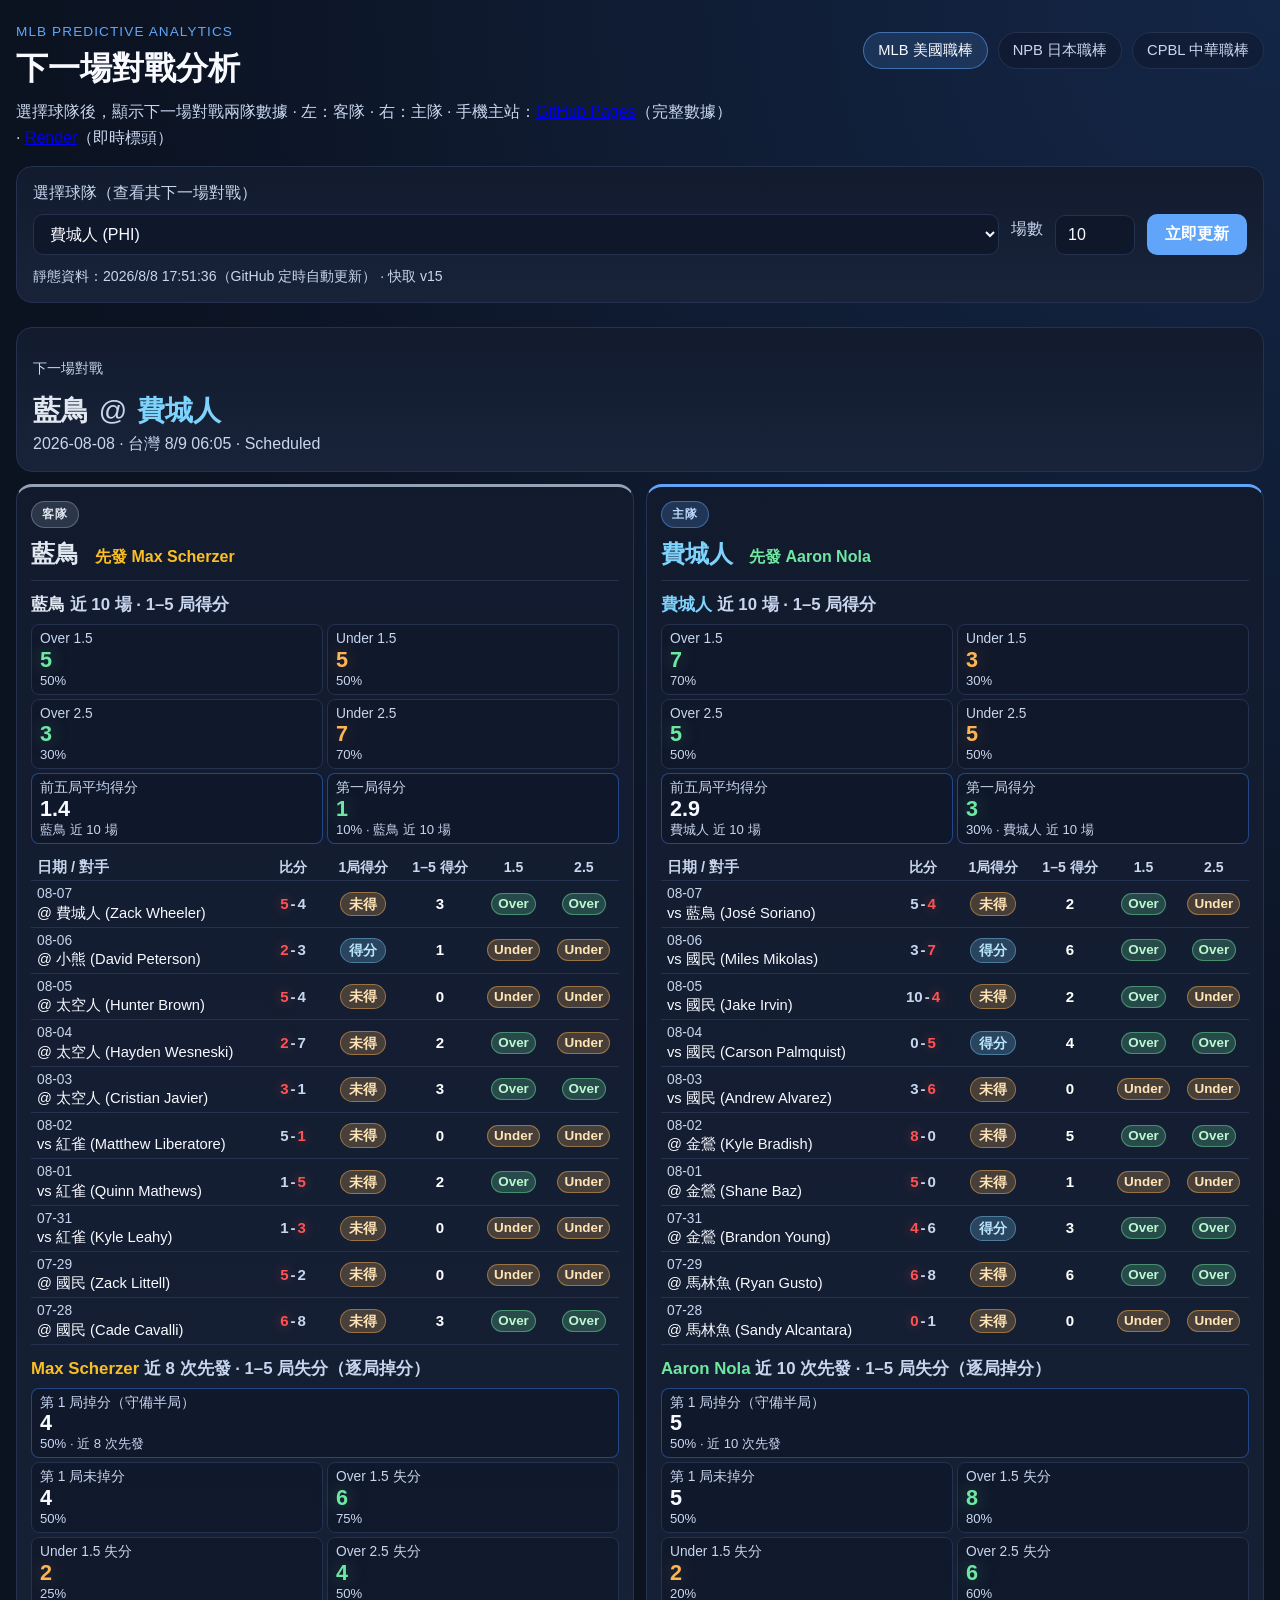
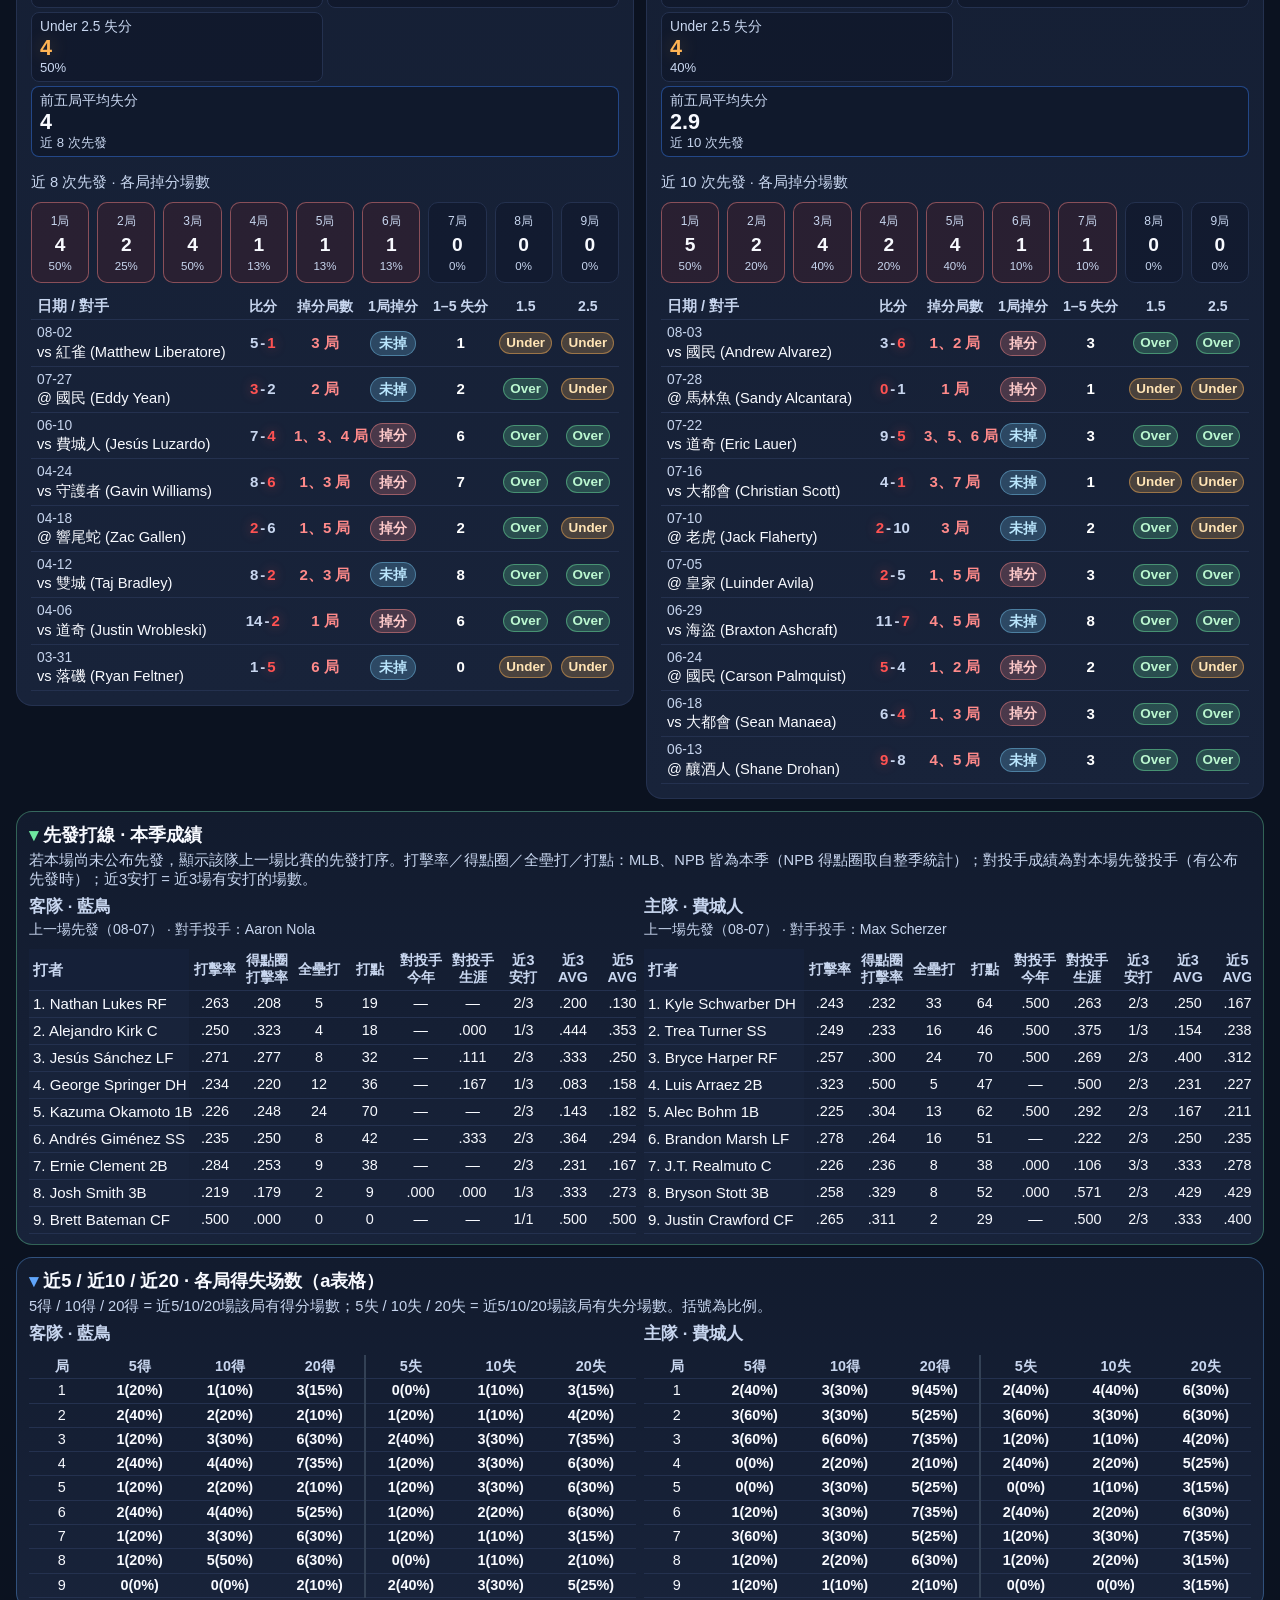
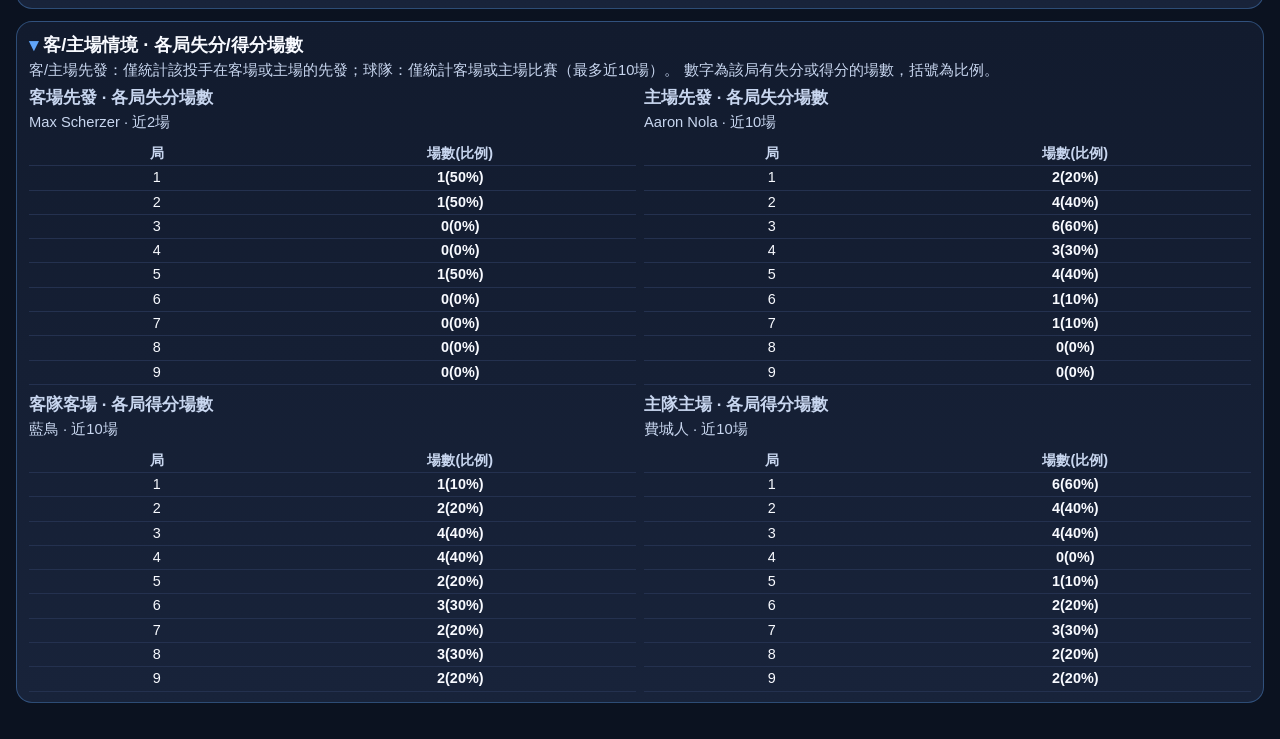
==== index.html @ 9709f505 "deploy: ff2d62b066bf3c972ee050e0e8908bdfb5942646" ====
﻿<!DOCTYPE html>
<html lang="zh-Hant">
<head>
  <meta charset="UTF-8" />
  <meta name="viewport" content="width=device-width, initial-scale=1.0" />
  <title>MLB 前五局對戰分析</title>
  <link rel="stylesheet" href="static/style.css?v=22" />
</head>
<body>
  <div class="page">
    <header class="header">
      <div>
        <p class="eyebrow">MLB Predictive Analytics</p>
        <h1>下一場對戰分析</h1>
        <p class="subtitle">選擇球隊後，顯示下一場對戰兩隊數據 · 左：客隊 · 右：主隊 · 手機主站：<a href="https://jay41004.github.io/baseball-analysis/" target="_blank" rel="noopener">GitHub Pages</a>（完整數據）· <a href="https://baseball-analysis.onrender.com/" target="_blank" rel="noopener">Render</a>（即時標頭）</p>
      </div>
      <nav class="site-nav">
        <a class="active" href="">MLB 美國職棒</a>
        <a href="npb/">NPB 日本職棒</a>
        <a href="cpbl/">CPBL 中華職棒</a>
      </nav>
    </header>

    <section class="controls card">
      <label for="team-select">選擇球隊（查看其下一場對戰）</label>
      <div class="control-row">
        <select id="team-select">
          <option value="">載入中...</option>
        </select>
        <label class="inline-label" for="game-count">場數</label>
        <input id="game-count" type="number" min="1" max="30" value="10" />
        <button id="refresh-btn" type="button">立即更新</button>
      </div>
      <p id="cache-status" class="cache-status">資料每小時自動更新</p>
    </section>

    <div id="loading" class="loading hidden">正在抓取 MLB 數據...</div>
    <div id="error" class="error hidden"></div>

    <section id="results" class="hidden">
      <article class="card matchup-header">
        <p class="stat-label">下一場對戰</p>
        <h2 id="matchup-title" class="matchup-title">-</h2>
        <p id="matchup-meta" class="matchup-meta"></p>
      </article>

      <div id="matchup-grid" class="matchup-grid"></div>
      <div id="lineup-root"></div>
      <div id="a-table-root"></div>
      <div id="situational-root"></div>
    </section>
  </div>

<script>window.SITE_STATIC=true;</script>
  <script src="static/api_utils.js?v=5"></script>
  <script src="static/lineup.js?v=11"></script>
  <script src="static/lineup_loader.js?v=3"></script>
  <script src="static/a_table.js?v=11"></script>
  <script src="static/situational.js?v=1"></script>
  <script src="static/app.js?v=22"></script>
</body>
</html>
---- static/style.css ----
:root {
  --bg: #0b1220;
  --panel: #121b2e;
  --panel-2: #18233a;
  --text: #f8faff;
  --muted: #c8d6ef;
  --line: #24314f;
  --accent: #60a5fa;
  --over: #6ee7a0;
  --under: #ffb454;
  --win: #7dd3fc;
  --loss: #ff8a8a;
}

* {
  box-sizing: border-box;
}

body {
  margin: 0;
  font-family: "Segoe UI", "Microsoft JhengHei", sans-serif;
  background:
    radial-gradient(circle at top right, rgba(59, 130, 246, 0.18), transparent 30%),
    var(--bg);
  color: var(--text);
  min-height: 100vh;
  overflow-x: hidden;
  overscroll-behavior-x: none;
  overscroll-behavior-y: contain;
}

html {
  overscroll-behavior-x: none;
}

.page {
  max-width: 1400px;
  margin: 0 auto;
  padding: 24px 16px 36px;
  overflow-x: hidden;
}

.header {
  display: flex;
  justify-content: space-between;
  align-items: flex-start;
  gap: 20px;
  flex-wrap: wrap;
}

.header h1 {
  margin: 8px 0;
  font-size: 2rem;
}

.site-nav {
  display: flex;
  gap: 10px;
  flex-wrap: wrap;
  margin-top: 8px;
}

.site-nav a {
  color: var(--muted);
  text-decoration: none;
  padding: 8px 14px;
  border-radius: 999px;
  border: 1px solid var(--line);
  background: rgba(15, 23, 42, 0.55);
  font-size: 0.92rem;
}

.site-nav a:hover,
.site-nav a.active {
  color: var(--text);
  border-color: rgba(96, 165, 250, 0.55);
  background: rgba(96, 165, 250, 0.15);
}

.eyebrow {
  margin: 0;
  color: var(--accent);
  font-size: 0.85rem;
  letter-spacing: 0.08em;
  text-transform: uppercase;
}

.subtitle {
  margin: 0;
  color: var(--muted);
  max-width: 720px;
  line-height: 1.6;
}

.card {
  background: linear-gradient(180deg, var(--panel), var(--panel-2));
  border: 1px solid var(--line);
  border-radius: 16px;
  padding: 16px;
  margin-top: 16px;
}

.controls label {
  display: block;
  margin-bottom: 10px;
  color: var(--muted);
}

.control-row {
  display: flex;
  gap: 12px;
  flex-wrap: wrap;
  align-items: center;
}

select,
input,
button {
  font: inherit;
}

select,
input {
  background: #0f172a;
  color: var(--text);
  border: 1px solid var(--line);
  border-radius: 10px;
  padding: 10px 12px;
}

select {
  min-width: 260px;
  flex: 1;
}

input[type="number"] {
  width: 80px;
}

.inline-label {
  margin: 0;
}

button {
  background: var(--accent);
  color: white;
  border: none;
  border-radius: 10px;
  padding: 10px 18px;
  cursor: pointer;
  font-weight: 600;
}

button:hover {
  filter: brightness(1.08);
}

.loading,
.error {
  margin-top: 20px;
  padding: 14px 16px;
  border-radius: 12px;
}

.loading {
  background: rgba(59, 130, 246, 0.12);
  border: 1px solid rgba(59, 130, 246, 0.35);
}

.error {
  background: rgba(248, 113, 113, 0.12);
  border: 1px solid rgba(248, 113, 113, 0.35);
  color: #fecaca;
}

.cache-status {
  margin: 12px 0 0;
  color: var(--muted);
  font-size: 0.88rem;
}

.loading-inline {
  margin-top: 12px;
  padding: 10px 14px;
  border-radius: 10px;
  background: rgba(59, 130, 246, 0.12);
  border: 1px solid rgba(59, 130, 246, 0.35);
  color: #bfdbfe;
  font-size: 0.9rem;
}

.hidden {
  display: none;
}

.matchup-header {
  margin-top: 24px;
}

.matchup-title {
  margin: 8px 0 4px;
  font-size: 1.75rem;
}

.matchup-meta {
  margin: 0;
  color: var(--muted);
}

.matchup-grid {
  display: grid;
  grid-template-columns: 1fr 1fr;
  gap: 12px;
  margin-top: 12px;
  align-items: start;
}

.team-column {
  background: linear-gradient(180deg, var(--panel), var(--panel-2));
  border: 1px solid var(--line);
  border-radius: 16px;
  padding: 14px;
  min-width: 0;
}

.away-column {
  border-top: 3px solid #94a3b8;
}

.home-column {
  border-top: 3px solid var(--accent);
}

.column-head {
  margin-bottom: 12px;
  padding-bottom: 10px;
  border-bottom: 1px solid var(--line);
}

.column-head h2 {
  margin: 0;
  font-size: 1.5rem;
}

.team-name-away {
  color: #e2e8f0;
}

.team-name-home {
  color: #7dd3fc;
}

.pitcher-name-away {
  color: #fbbf24;
}

.pitcher-name-home {
  color: #6ee7a0;
}

.matchup-title .at-symbol {
  color: var(--muted);
  font-weight: 400;
  margin: 0 0.35em;
}

.column-title-row {
  display: flex;
  flex-wrap: wrap;
  align-items: baseline;
  gap: 10px 16px;
  margin-top: 10px;
}

.column-pitcher {
  font-size: 1rem;
  font-weight: 600;
}

.column-pitcher.muted {
  color: var(--muted);
  font-weight: 500;
}

.role-badge {
  display: inline-block;
  padding: 4px 10px;
  border-radius: 999px;
  font-size: 0.78rem;
  font-weight: 700;
  letter-spacing: 0.06em;
}

.away-badge {
  background: rgba(148, 163, 184, 0.2);
  color: #e2e8f0;
  border: 1px solid rgba(148, 163, 184, 0.45);
}

.home-badge {
  background: rgba(96, 165, 250, 0.2);
  color: #bfdbfe;
  border: 1px solid rgba(96, 165, 250, 0.45);
}

.pitcher-line {
  margin: 0;
  color: var(--muted);
}

.panel-block {
  margin-top: 12px;
}

.panel-block h3 {
  margin: 0 0 8px;
  font-size: 1.05rem;
  color: var(--muted);
}

.pitcher-section-name {
  margin: 0 0 6px;
  font-size: 1.35rem;
  font-weight: 700;
  color: var(--text);
}

.summary-grid.compact {
  grid-template-columns: repeat(2, minmax(0, 1fr));
  gap: 4px;
  margin-top: 0;
  margin-bottom: 8px;
}

.summary-grid.compact .stat-card {
  padding: 6px 8px;
  border-radius: 8px;
}

.summary-grid.compact .stat-label {
  font-size: 0.86rem;
  line-height: 1.15;
}

.summary-grid.compact .stat-value {
  font-size: 1.35rem;
  margin-top: 1px;
  line-height: 1.1;
}

.summary-grid.compact .stat-sub {
  margin-top: 1px;
  font-size: 0.82rem;
  line-height: 1.15;
}

.summary-grid.compact .span-2 {
  grid-column: span 2;
}

.empty-note {
  margin: 0;
  padding: 16px;
  border-radius: 12px;
  background: rgba(15, 23, 42, 0.55);
  color: var(--muted);
  text-align: center;
}

.team-title h2 {
  margin: 24px 0 4px;
}

.section-head h2 {
  margin: 32px 0 12px;
  font-size: 1.35rem;
}

.next-game-card {
  margin-top: 0;
}

.next-game-top {
  display: grid;
  grid-template-columns: repeat(auto-fit, minmax(220px, 1fr));
  gap: 20px;
}

.next-matchup,
.pitcher-name {
  display: block;
  font-size: 1.4rem;
  margin-top: 8px;
}

.pitcher-name {
  color: #bfdbfe;
}

.team-meta {
  margin: 16px 0 0;
  color: var(--muted);
}

.summary-grid {
  display: grid;
  grid-template-columns: repeat(auto-fit, minmax(170px, 1fr));
  gap: 14px;
  margin-top: 18px;
}

.stat-card {
  background: rgba(15, 23, 42, 0.75);
  border: 1px solid var(--line);
  border-radius: 14px;
  padding: 16px;
}

.stat-card.highlight {
  border-color: rgba(59, 130, 246, 0.45);
}

.stat-label {
  display: block;
  color: var(--muted);
  font-size: 0.9rem;
  font-weight: 500;
}

.stat-value {
  display: block;
  font-size: 2rem;
  margin-top: 8px;
  font-weight: 700;
}

.stat-value.over {
  color: var(--over);
  text-shadow: 0 0 18px rgba(110, 231, 160, 0.35);
}

.stat-value.under {
  color: var(--under);
  text-shadow: 0 0 18px rgba(255, 180, 84, 0.3);
}

.stat-sub {
  display: block;
  margin-top: 6px;
  color: var(--muted);
  font-size: 0.85rem;
}

.table-card h3 {
  margin-top: 0;
}

.table-wrap {
  overflow-x: auto;
  overflow-y: hidden;
  overscroll-behavior-x: contain;
  -webkit-overflow-scrolling: touch;
  /* Allow vertical page scroll when finger is on a wide table. */
  touch-action: pan-x pan-y;
  margin-top: 10px;
}

table {
  width: 100%;
  border-collapse: collapse;
}

th,
td {
  padding: 12px 10px;
  border-bottom: 1px solid var(--line);
  text-align: left;
  white-space: nowrap;
}

table.data-table {
  width: 100%;
  table-layout: fixed;
  border-collapse: collapse;
}

table.data-table th,
table.data-table td {
  white-space: normal;
  word-break: break-word;
  vertical-align: middle;
  line-height: 1.2;
  padding: 4px 3px;
  font-size: 0.94rem;
}

table.data-table thead th {
  padding-top: 6px;
  padding-bottom: 4px;
  font-size: 0.88rem;
  line-height: 1.2;
}

table.data-table .col-match {
  width: 36%;
  padding: 4px 6px;
  font-size: 0.92rem;
  line-height: 1.25;
}

table.data-table .match-date {
  display: block;
  margin: 0 0 1px;
  color: var(--muted);
  white-space: nowrap;
  font-size: 0.86rem;
}

table.data-table .match-opp {
  display: block;
  word-break: break-word;
  line-height: 1.3;
}

table.data-table .col-score {
  width: 10%;
  padding: 4px 3px;
  text-align: center;
  white-space: nowrap;
}

table.data-table .col-num {
  width: 12%;
  padding: 4px 3px;
  text-align: center;
  white-space: nowrap;
}

table.data-table .col-ou {
  width: 11%;
  min-width: 3.4rem;
  padding: 4px 3px;
  text-align: center;
  white-space: nowrap;
}

table.data-table .col-ou .badge {
  padding: 2px 6px;
  font-size: 0.84rem;
}

.th-short {
  display: none;
}

th {
  color: var(--muted);
  font-weight: 600;
}

td {
  color: var(--text);
}

.badge {
  display: inline-block;
  padding: 3px 8px;
  border-radius: 999px;
  font-size: 0.88rem;
  font-weight: 700;
}

.badge.over {
  background: rgba(110, 231, 160, 0.22);
  color: #bbf7d0;
  border: 1px solid rgba(110, 231, 160, 0.45);
}

.badge.under {
  background: rgba(255, 180, 84, 0.22);
  color: #ffe4b5;
  border: 1px solid rgba(255, 180, 84, 0.45);
}

.badge.win {
  background: rgba(125, 211, 252, 0.22);
  color: #bae6fd;
  border: 1px solid rgba(125, 211, 252, 0.4);
}

.badge.loss {
  background: rgba(255, 138, 138, 0.22);
  color: #fecaca;
  border: 1px solid rgba(255, 138, 138, 0.45);
}

.runs {
  font-weight: 700;
  font-size: 1.05rem;
  color: #ffffff;
}

.inning-counts-wrap {
  margin-top: 16px;
}

.inning-counts-title {
  margin: 0 0 10px;
  color: var(--muted);
  font-size: 0.92rem;
}

.inning-counts-grid {
  display: grid;
  grid-template-columns: repeat(9, minmax(0, 1fr));
  gap: 8px;
}

.inning-count-card {
  padding: 10px 6px;
  border-radius: 10px;
  background: rgba(15, 23, 42, 0.55);
  border: 1px solid var(--line);
  text-align: center;
}

.inning-count-card.has-runs {
  border-color: rgba(255, 138, 138, 0.45);
  background: rgba(127, 29, 29, 0.18);
}

.inning-count-label {
  display: block;
  color: var(--muted);
  font-size: 0.75rem;
}

.inning-count-value {
  display: block;
  margin: 4px 0;
  font-size: 1.2rem;
}

.inning-count-sub {
  display: block;
  color: var(--muted);
  font-size: 0.72rem;
}

.scored-innings {
  color: var(--loss);
  font-weight: 600;
}

.muted-text {
  color: var(--muted);
}

.game-score {
  font-variant-numeric: tabular-nums;
  font-weight: 600;
  white-space: nowrap;
}

.score-team {
  color: #ff5252;
  font-weight: 800;
  text-shadow: 0 0 12px rgba(255, 82, 82, 0.45);
}

.score-neutral {
  color: var(--muted);
  font-weight: 600;
}

.score-sep {
  color: var(--muted);
  margin: 0 2px;
}

.lineup-section {
  margin-top: 12px;
  padding: 10px 12px;
  border: 1px solid rgba(110, 231, 160, 0.35);
}

.lineup-summary {
  cursor: pointer;
  font-size: 1.15rem;
  font-weight: 700;
  color: var(--text);
  list-style: none;
}

.lineup-summary::-webkit-details-marker {
  display: none;
}

.lineup-summary::before {
  content: "▸ ";
  color: var(--over);
}

.lineup-section[open] .lineup-summary::before {
  content: "▾ ";
}

.lineup-note {
  margin: 4px 0 0;
  color: var(--muted);
  font-size: 0.92rem;
  line-height: 1.3;
}

.lineup-grid {
  display: grid;
  grid-template-columns: 1fr 1fr;
  gap: 8px;
  margin-top: 6px;
}

.lineup-block {
  min-width: 0;
}

.lineup-block .table-wrap {
  overflow-x: auto;
  overflow-y: hidden;
  max-width: 100%;
  overscroll-behavior-x: contain;
  -webkit-overflow-scrolling: touch;
  touch-action: pan-x pan-y;
  scrollbar-width: thin;
}

.lineup-block .table-wrap::-webkit-scrollbar {
  height: 8px;
}

.lineup-block .table-wrap::-webkit-scrollbar-thumb {
  background: rgba(148, 163, 184, 0.45);
  border-radius: 999px;
}

.lineup-block h4 {
  margin: 0 0 2px;
  font-size: 1.05rem;
  color: var(--muted);
}

.lineup-source {
  margin: 0 0 4px;
  color: var(--muted);
  font-size: 0.88rem;
}

table.data-table.lineup-table {
  font-size: 0.92rem;
}

table.data-table.lineup-table-wide {
  width: max-content;
  min-width: 100%;
  table-layout: auto;
}

table.data-table.lineup-table .col-order {
  width: 7%;
  text-align: center;
  white-space: nowrap;
}

table.data-table.lineup-table .col-name {
  width: auto;
  min-width: 7.5rem;
  max-width: 10rem;
  padding-left: 4px;
  padding-right: 8px;
  font-size: 0.94rem;
  white-space: nowrap;
  position: sticky;
  left: 0;
  z-index: 2;
  background: var(--panel-2);
  box-shadow: 2px 0 6px rgba(0, 0, 0, 0.25);
}

table.data-table.lineup-table thead .col-name {
  z-index: 3;
  background: #152038;
}

table.data-table.lineup-table .col-pos {
  width: 6%;
  text-align: center;
  white-space: nowrap;
}

table.data-table.lineup-table .col-stat {
  width: auto;
  min-width: 3.1rem;
  text-align: center;
  white-space: nowrap;
  font-size: 0.9rem;
  padding: 3px 5px;
}

table.data-table.lineup-table-wide .col-name {
  min-width: 8rem;
}

.a-table-section {
  margin-top: 12px;
  padding: 10px 12px;
  border: 1px solid rgba(96, 165, 250, 0.35);
}

.a-table-summary {
  cursor: pointer;
  font-size: 1.15rem;
  font-weight: 700;
  color: var(--text);
  list-style: none;
}

.a-table-summary::-webkit-details-marker {
  display: none;
}

.a-table-summary::before {
  content: "▸ ";
  color: var(--accent);
}

.a-table-section[open] .a-table-summary::before {
  content: "▾ ";
}

.a-table-note {
  margin: 4px 0 0;
  color: var(--muted);
  font-size: 0.92rem;
  line-height: 1.3;
}

.situational-subtitle {
  margin: 0 0 0.35rem;
  font-size: 0.92rem;
  color: var(--muted);
}

.a-table-grid {
  display: grid;
  grid-template-columns: 1fr 1fr;
  gap: 8px;
  margin-top: 6px;
}

.a-table-block h4 {
  margin: 0 0 4px;
  font-size: 1.05rem;
  color: var(--muted);
}

table.data-table.a-table {
  font-size: 0.92rem;
}

table.data-table.a-table th,
table.data-table.a-table td {
  padding: 3px 2px;
}

table.data-table.a-table .col-inning {
  width: 8%;
  text-align: center;
  white-space: nowrap;
  font-size: 0.9rem;
}

table.data-table.a-table th:not(.col-inning),
table.data-table.a-table td:not(.col-inning) {
  width: 11%;
  text-align: center;
  white-space: nowrap;
  font-size: 0.9rem;
  font-weight: 600;
}

table.data-table.a-table .col-allowed-start {
  border-left: 2px solid var(--border, #334155);
}

@media (max-width: 960px) {
  .lineup-grid,
  .a-table-grid {
    grid-template-columns: 1fr;
  }
}

@media (max-width: 1200px) {
  .matchup-grid {
    grid-template-columns: 1fr;
  }

  .away-column {
    order: 1;
  }

  .home-column {
    order: 2;
  }
}

@media (max-width: 960px) {
  .inning-counts-grid {
    grid-template-columns: repeat(3, minmax(0, 1fr));
  }
}

@media (max-width: 640px) {
  .header h1 {
    font-size: 1.6rem;
  }

  select {
    min-width: 100%;
  }

  /* Don't crush O/U columns — scroll horizontally instead. */
  table.data-table.games-table {
    width: max-content;
    min-width: 100%;
    table-layout: auto;
  }

  table.data-table.games-table .th-full {
    display: none;
  }

  table.data-table.games-table .th-short {
    display: inline;
  }

  table.data-table.games-table thead th {
    font-size: 0.74rem;
    white-space: nowrap;
    padding: 6px 4px;
  }

  table.data-table.games-table th,
  table.data-table.games-table td {
    font-size: 0.78rem;
    padding: 6px 4px;
  }

  table.data-table.games-table .col-match {
    width: auto;
    min-width: 5.8rem;
    max-width: 7.5rem;
    padding: 6px 6px;
    font-size: 0.74rem;
  }

  table.data-table.games-table .match-date {
    margin-bottom: 1px;
  }

  table.data-table.games-table .col-score {
    width: auto;
    min-width: 3rem;
  }

  table.data-table.games-table .col-num {
    width: auto;
    min-width: 2.6rem;
  }

  table.data-table.games-table .col-ou {
    width: auto;
    min-width: 2.8rem;
  }

  table.data-table.games-table .badge {
    padding: 2px 5px;
    font-size: 0.72rem;
  }

  table.data-table.games-table .col-ou .badge {
    padding: 2px 5px;
    font-size: 0.72rem;
  }
}
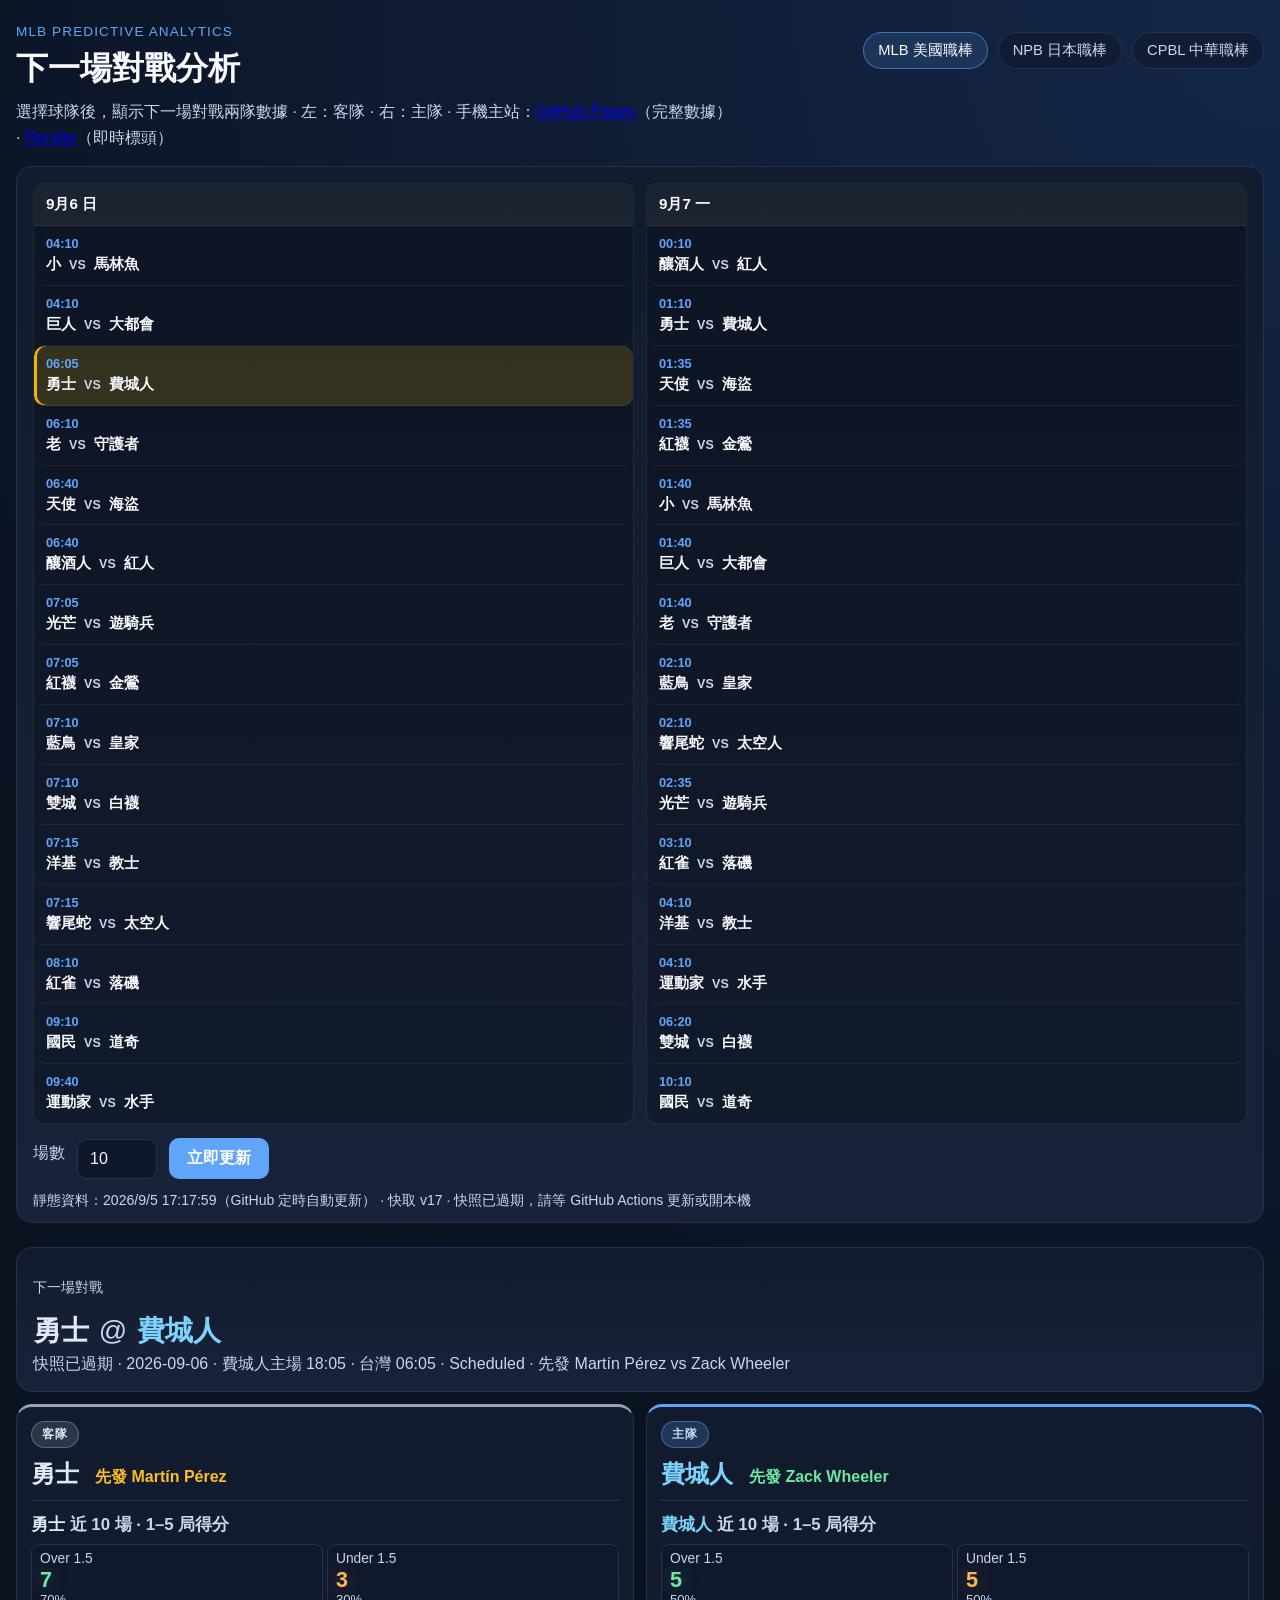
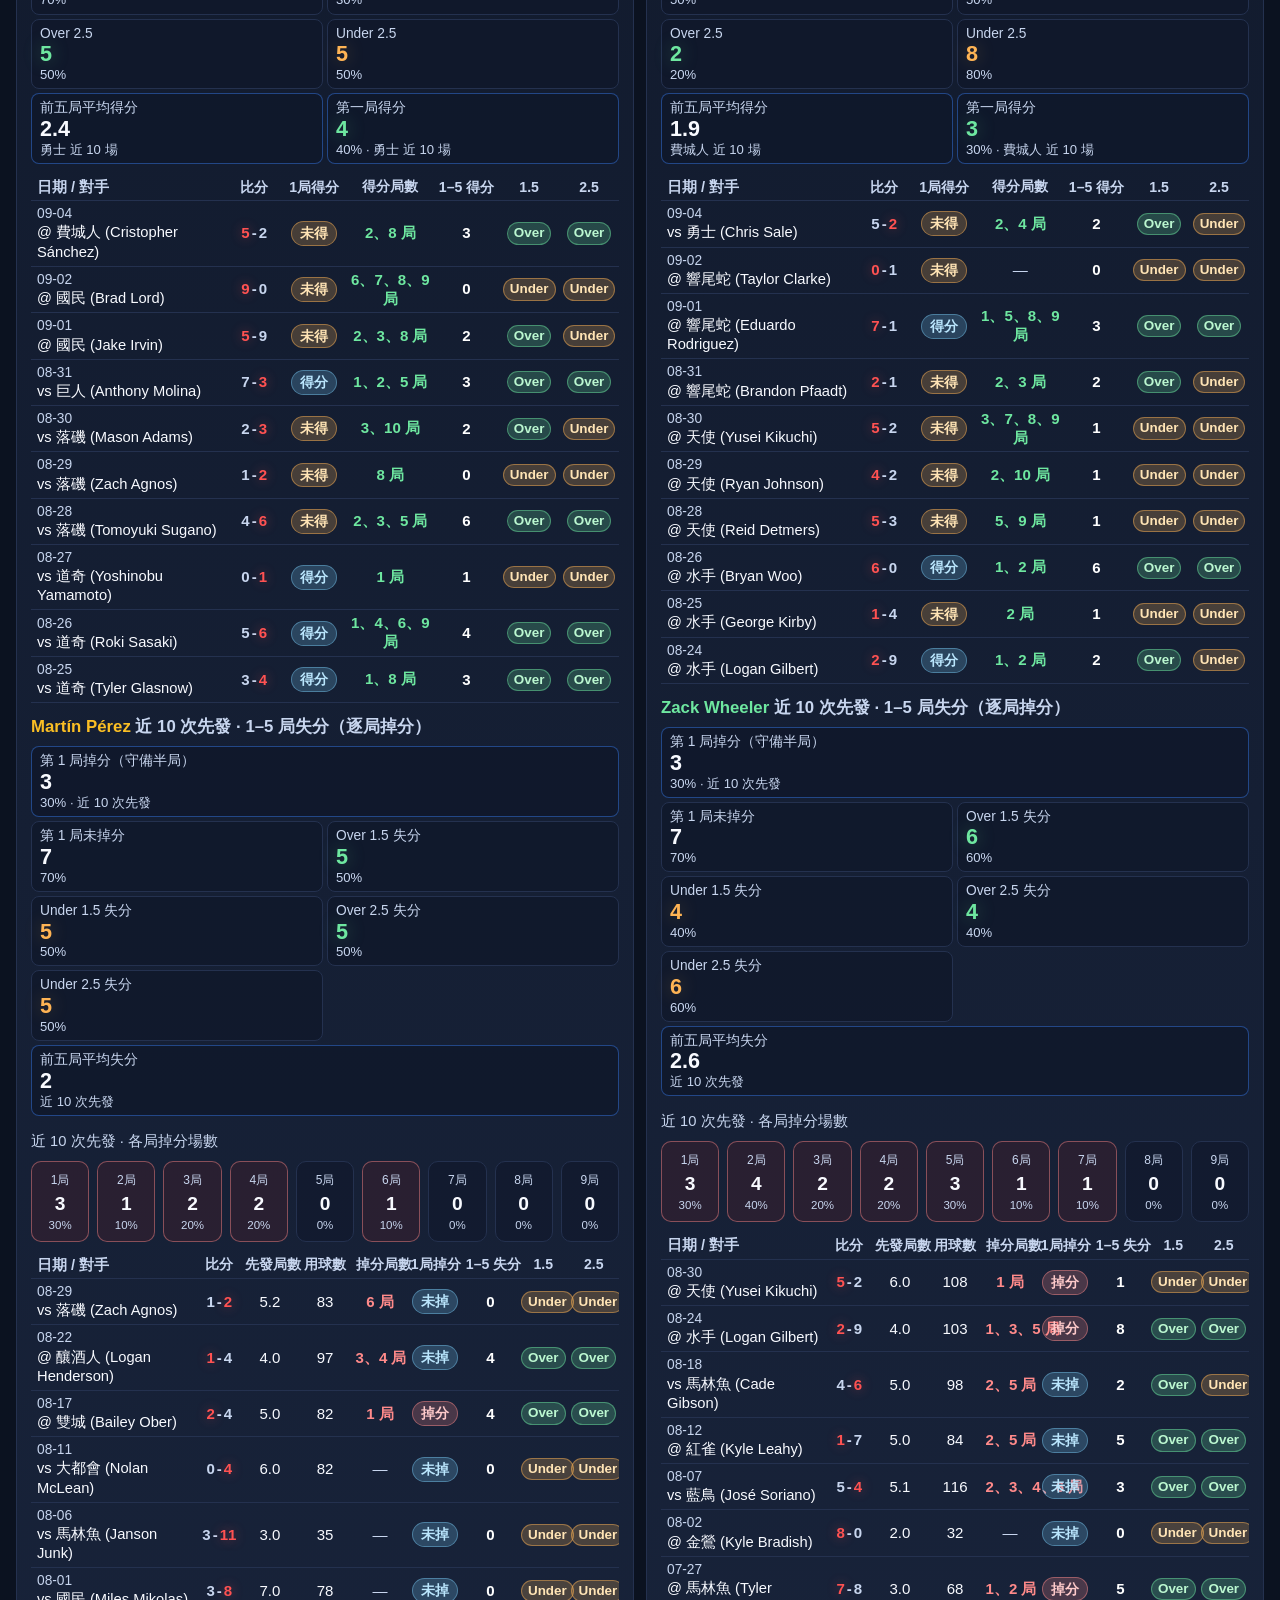
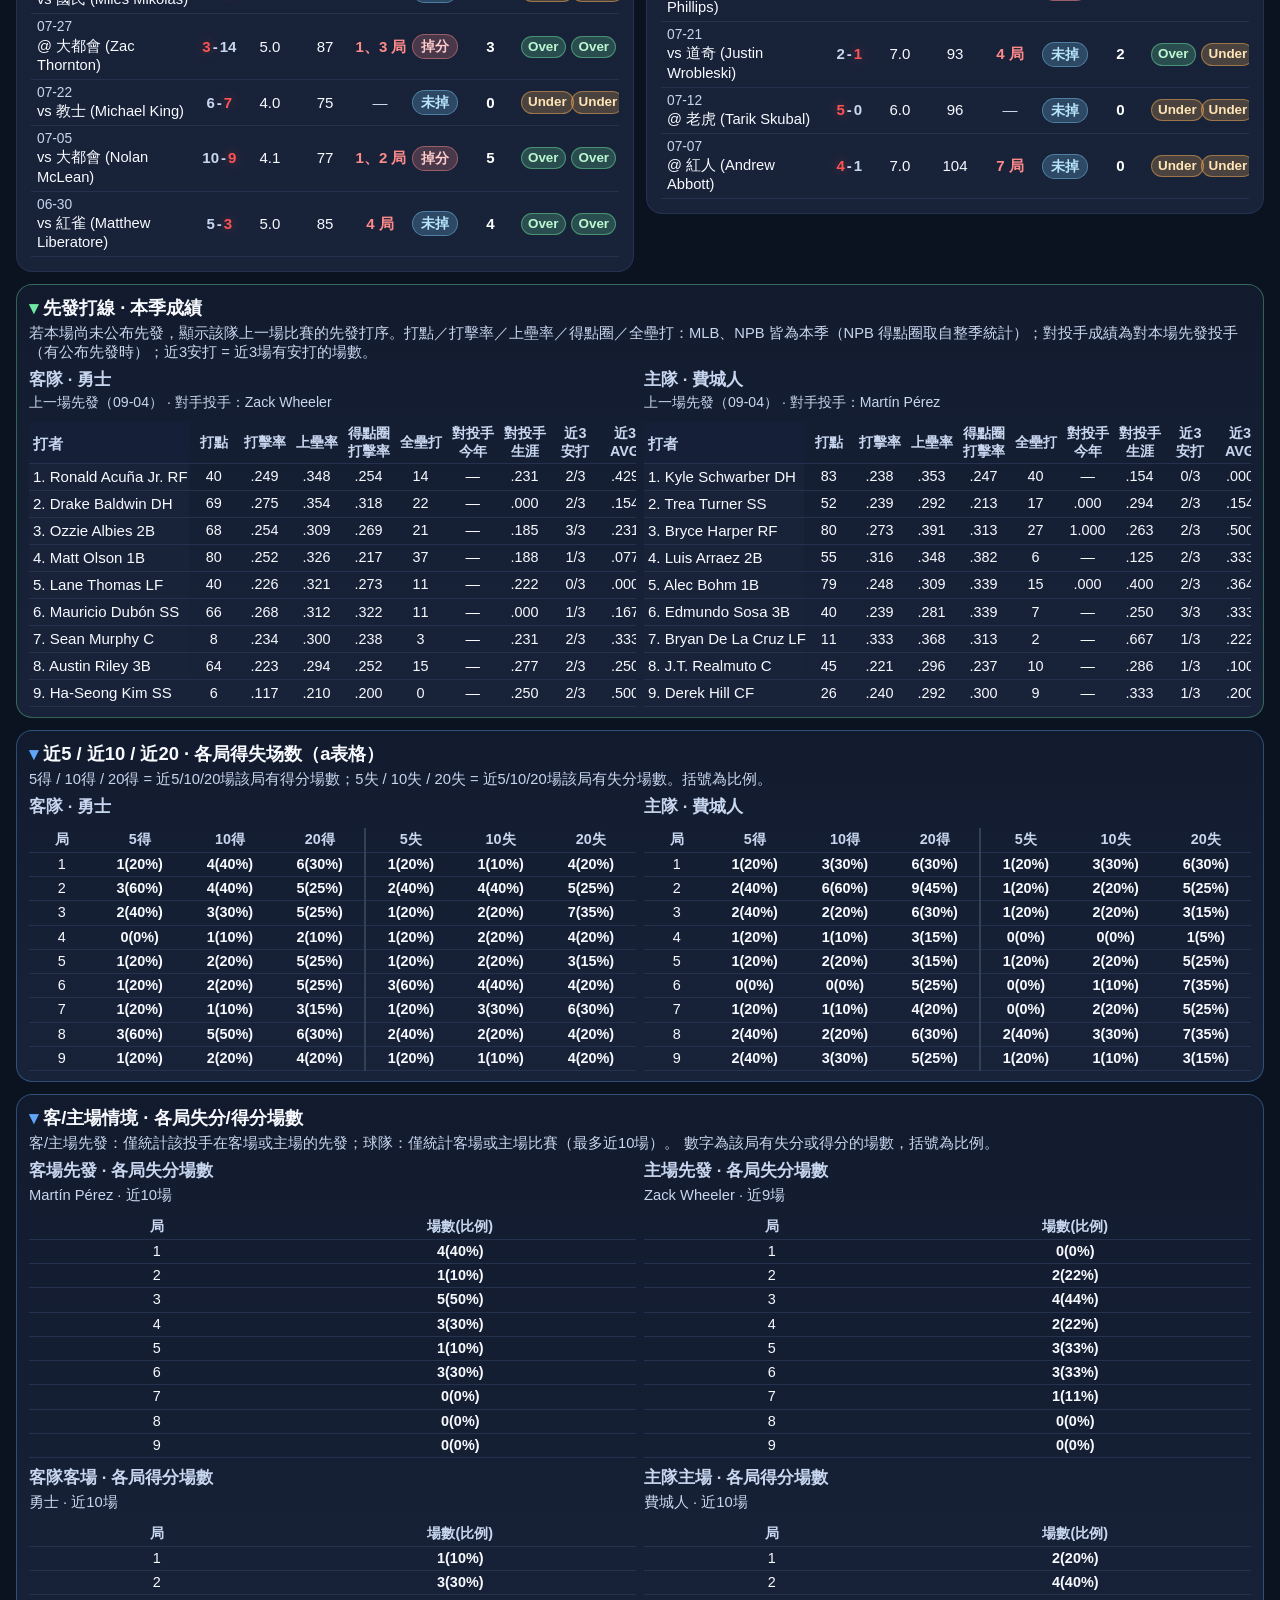
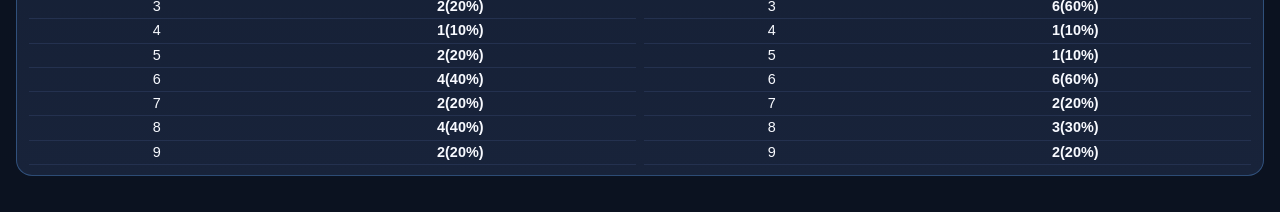
==== commit d2cfbbc9: "deploy: d1b0c21757ed70b1a2fc66de8d5aa0b4a29f6d3f" ====
--- a/index.html
+++ b/index.html
@@ -4,7 +4,7 @@
   <meta charset="UTF-8" />
   <meta name="viewport" content="width=device-width, initial-scale=1.0" />
   <title>MLB 前五局對戰分析</title>
-  <link rel="stylesheet" href="static/style.css?v=22" />
+  <link rel="stylesheet" href="static/style.css?v=26" />
 </head>
 <body>
   <div class="page">
@@ -21,10 +21,11 @@
       </nav>
     </header>
 
-    <section class="controls card">
-      <label for="team-select">選擇球隊（查看其下一場對戰）</label>
+    <section class="controls card game-picker-panel">
+      <div id="game-picker-root"></div>
+      <label class="visually-hidden" for="team-select">選擇球隊（備用）</label>
       <div class="control-row">
-        <select id="team-select">
+        <select id="team-select" class="visually-hidden" aria-hidden="true" tabindex="-1">
           <option value="">載入中...</option>
         </select>
         <label class="inline-label" for="game-count">場數</label>
@@ -52,11 +53,12 @@
   </div>
 
 <script>window.SITE_STATIC=true;</script>
-  <script src="static/api_utils.js?v=5"></script>
-  <script src="static/lineup.js?v=11"></script>
-  <script src="static/lineup_loader.js?v=3"></script>
+  <script src="static/api_utils.js?v=12"></script>
+  <script src="static/game_picker.js?v=4"></script>
+  <script src="static/lineup.js?v=13"></script>
+  <script src="static/lineup_loader.js?v=6"></script>
   <script src="static/a_table.js?v=11"></script>
   <script src="static/situational.js?v=1"></script>
-  <script src="static/app.js?v=22"></script>
+  <script src="static/app.js?v=31"></script>
 </body>
 </html>
--- a/static/style.css
+++ b/static/style.css
@@ -459,6 +459,7 @@
   overflow-x: auto;
   overflow-y: hidden;
   overscroll-behavior-x: contain;
+  overflow-anchor: none;
   -webkit-overflow-scrolling: touch;
   /* Allow vertical page scroll when finger is on a wide table. */
   touch-action: pan-x pan-y;
@@ -652,6 +653,18 @@
   font-weight: 600;
 }
 
+.scored-innings.team-scored {
+  color: var(--over);
+}
+
+table.data-table .col-innings {
+  width: 16%;
+  padding: 4px 4px;
+  text-align: center;
+  white-space: normal;
+  line-height: 1.25;
+}
+
 .muted-text {
   color: var(--muted);
 }
@@ -728,6 +741,7 @@
   overflow-y: hidden;
   max-width: 100%;
   overscroll-behavior-x: contain;
+  overflow-anchor: none;
   -webkit-overflow-scrolling: touch;
   touch-action: pan-x pan-y;
   scrollbar-width: thin;
@@ -976,6 +990,12 @@
     min-width: 2.6rem;
   }
 
+  table.data-table.games-table .col-innings {
+    width: auto;
+    min-width: 4.4rem;
+    max-width: 7.2rem;
+  }
+
   table.data-table.games-table .col-ou {
     width: auto;
     min-width: 2.8rem;
@@ -991,3 +1011,163 @@
     font-size: 0.72rem;
   }
 }
+
+.visually-hidden {
+  position: absolute;
+  width: 1px;
+  height: 1px;
+  padding: 0;
+  margin: -1px;
+  overflow: hidden;
+  clip: rect(0, 0, 0, 0);
+  white-space: nowrap;
+  border: 0;
+}
+
+.game-picker-panel {
+  padding-bottom: 12px;
+}
+
+.game-picker-loading,
+.game-picker-note,
+.game-picker-empty {
+  margin: 0;
+  color: var(--muted);
+  font-size: 0.9rem;
+}
+
+.game-picker {
+  display: grid;
+  grid-template-columns: 1fr 1fr;
+  gap: 12px;
+  margin-bottom: 14px;
+}
+
+.game-picker-col {
+  background: rgba(0, 0, 0, 0.22);
+  border: 1px solid rgba(255, 255, 255, 0.08);
+  border-radius: 10px;
+  overflow: hidden;
+  min-height: 120px;
+}
+
+.game-picker-date {
+  margin: 0;
+  padding: 10px 12px;
+  font-size: 0.95rem;
+  font-weight: 700;
+  background: rgba(255, 255, 255, 0.06);
+  border-bottom: 1px solid rgba(255, 255, 255, 0.08);
+}
+
+.game-picker-list {
+  display: flex;
+  flex-direction: column;
+}
+
+.game-pick-item {
+  display: flex;
+  flex-direction: column;
+  align-items: flex-start;
+  gap: 4px;
+  width: 100%;
+  padding: 10px 12px;
+  border: none;
+  border-bottom: 1px solid rgba(255, 255, 255, 0.06);
+  background: transparent;
+  color: var(--text);
+  text-align: left;
+  cursor: pointer;
+  transition: background 0.15s ease;
+}
+
+.game-pick-item:last-child {
+  border-bottom: none;
+}
+
+.game-pick-item:hover {
+  background: rgba(255, 255, 255, 0.06);
+}
+
+.game-pick-item.active {
+  background: rgba(234, 179, 8, 0.18);
+  box-shadow: inset 3px 0 0 #eab308;
+}
+
+.game-pick-time {
+  font-size: 0.8rem;
+  color: var(--accent);
+  font-weight: 600;
+}
+
+.game-pick-teams {
+  font-size: 0.92rem;
+  line-height: 1.35;
+}
+
+.game-pick-vs {
+  color: var(--muted);
+  font-size: 0.78rem;
+  font-weight: 600;
+  margin: 0 4px;
+}
+
+@media (max-width: 640px) {
+  .game-picker {
+    grid-template-columns: 1fr;
+  }
+}
+
+.slate-section {
+  margin-bottom: 20px;
+}
+
+.slate-league-title {
+  margin: 0 0 12px;
+  font-size: 1.15rem;
+}
+
+.slate-day-title {
+  margin: 16px 0 8px;
+  font-size: 0.95rem;
+  color: var(--muted);
+}
+
+.slate-list {
+  display: grid;
+  gap: 10px;
+}
+
+.slate-card {
+  display: block;
+  text-decoration: none;
+  color: inherit;
+  padding: 14px 16px;
+  transition: border-color 0.15s ease, transform 0.15s ease;
+}
+
+.slate-card:hover {
+  border-color: var(--accent);
+  transform: translateY(-1px);
+}
+
+.slate-card-top {
+  display: flex;
+  justify-content: space-between;
+  gap: 8px;
+  margin-bottom: 8px;
+  font-size: 0.85rem;
+  color: var(--muted);
+}
+
+.slate-matchup {
+  font-size: 1.05rem;
+  font-weight: 600;
+  margin-bottom: 6px;
+}
+
+.slate-meta {
+  margin: 0;
+  font-size: 0.85rem;
+  color: var(--muted);
+}
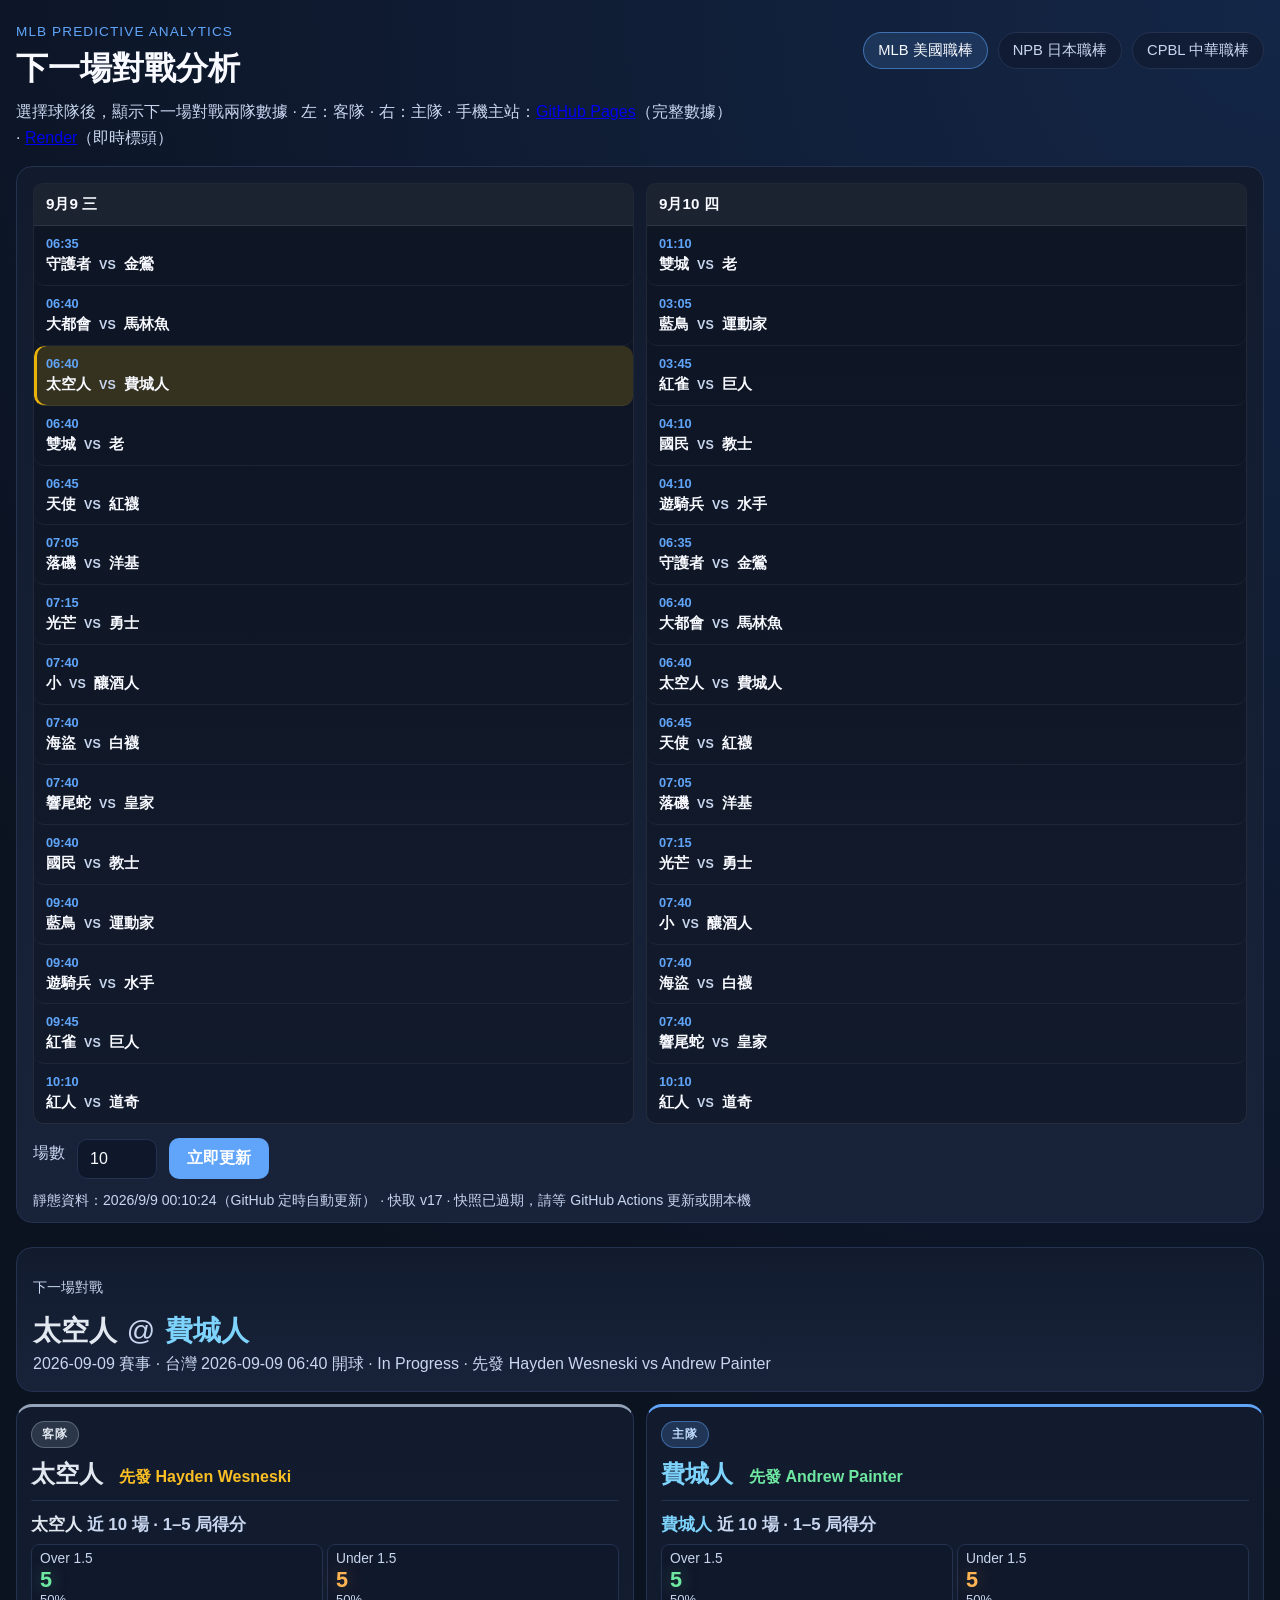
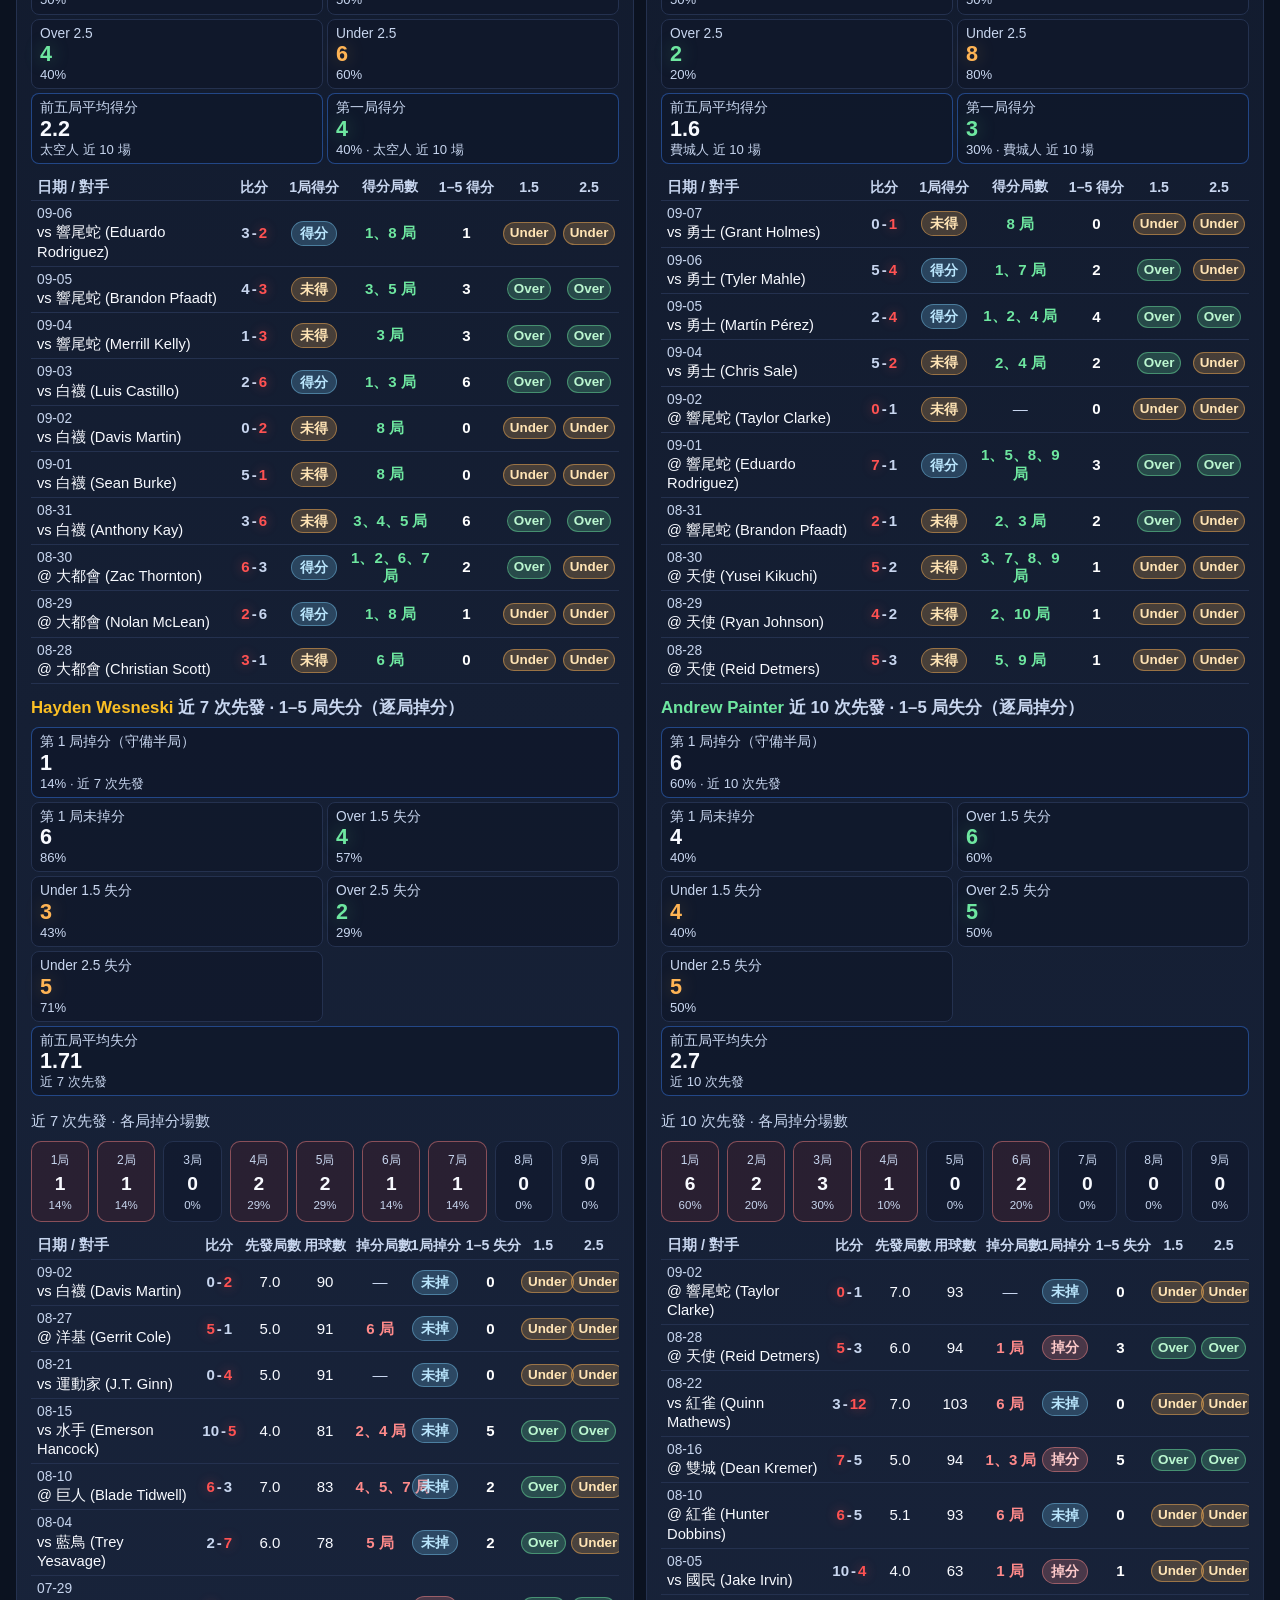
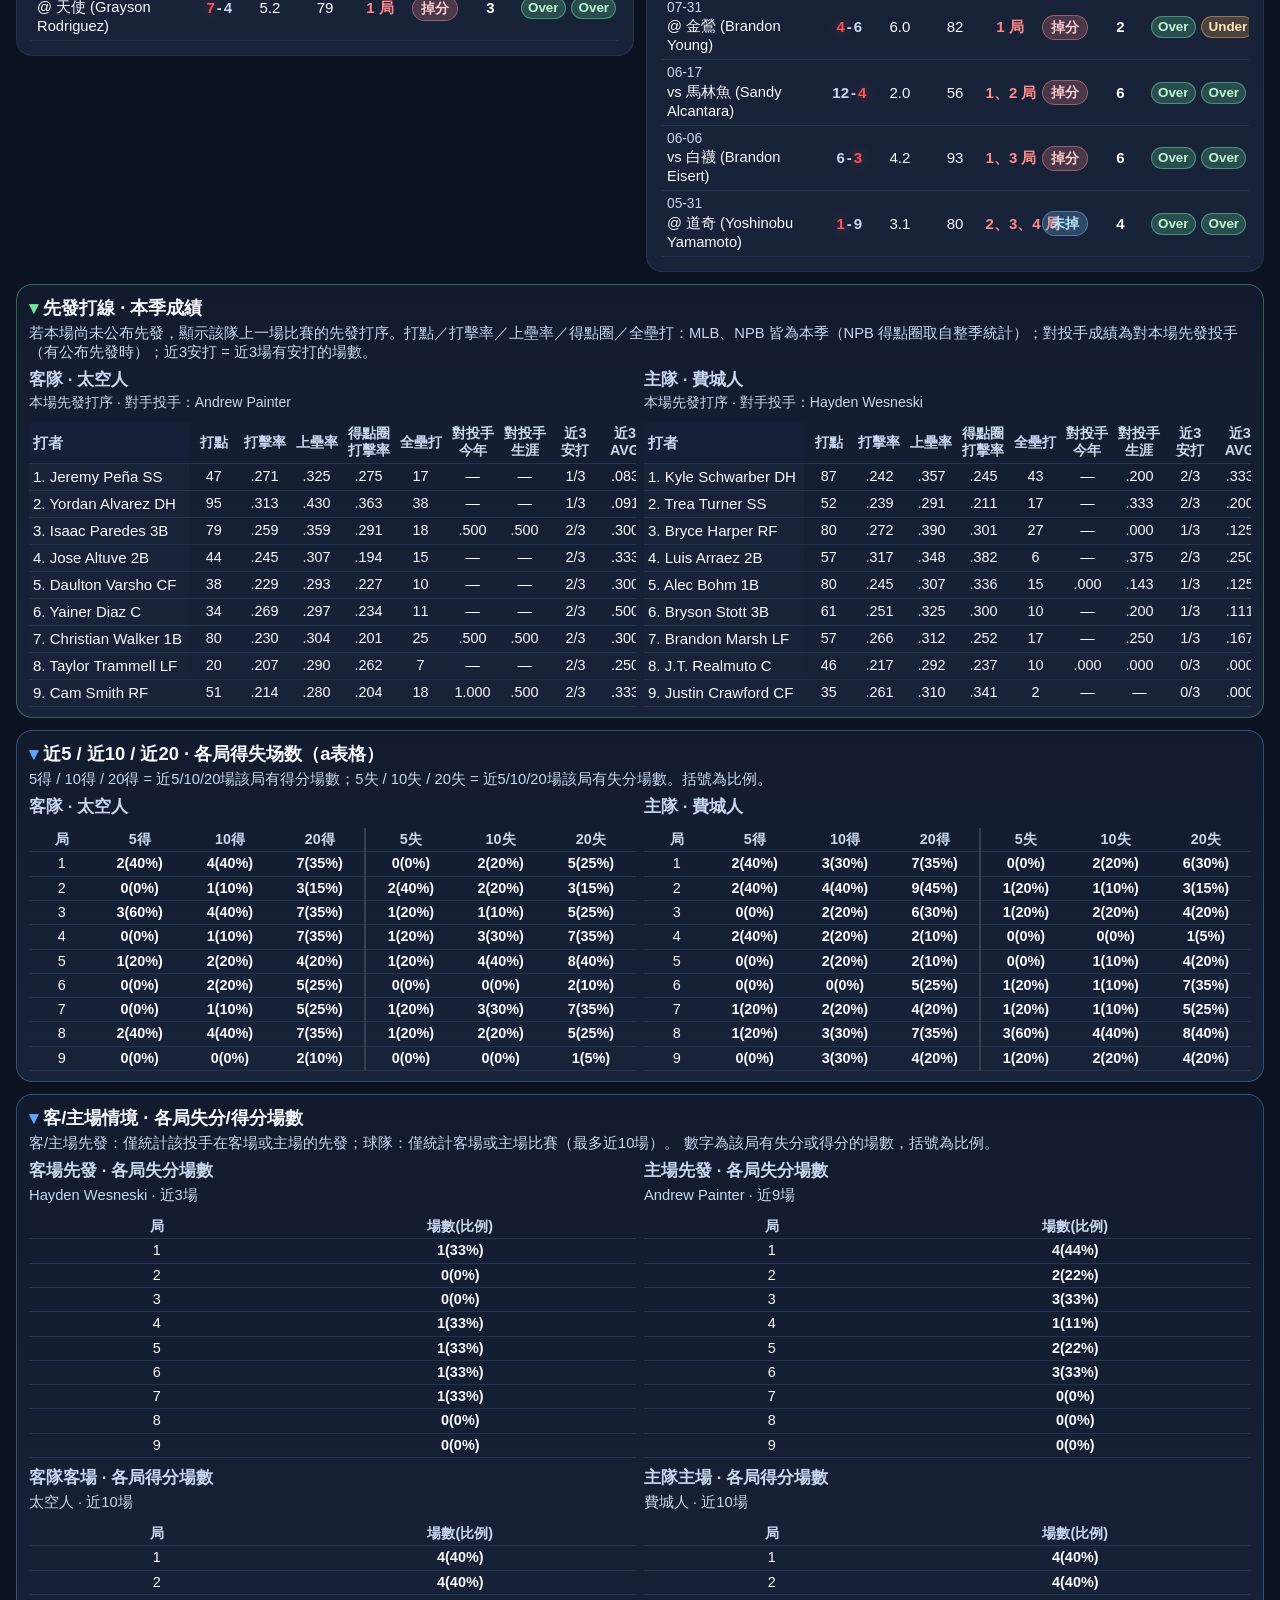
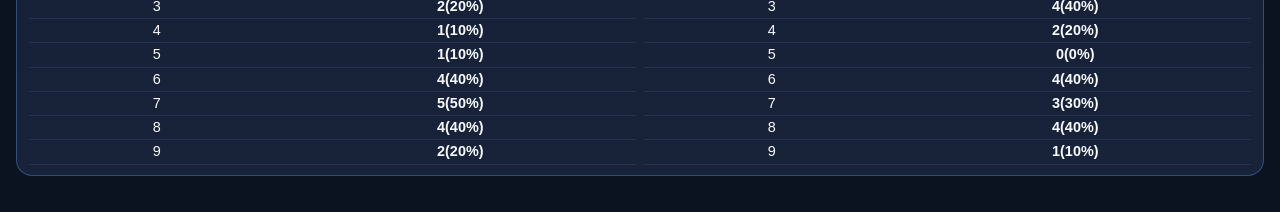
==== commit 63c1cec9: "deploy: e6c49ee8d003b49e7f66cd6953acc1688a112e46" ====
--- a/index.html
+++ b/index.html
@@ -53,12 +53,12 @@
   </div>
 
 <script>window.SITE_STATIC=true;</script>
-  <script src="static/api_utils.js?v=12"></script>
-  <script src="static/game_picker.js?v=4"></script>
-  <script src="static/lineup.js?v=13"></script>
-  <script src="static/lineup_loader.js?v=6"></script>
+  <script src="static/api_utils.js?v=19"></script>
+  <script src="static/game_picker.js?v=6"></script>
+  <script src="static/lineup.js?v=14"></script>
+  <script src="static/lineup_loader.js?v=11"></script>
   <script src="static/a_table.js?v=11"></script>
   <script src="static/situational.js?v=1"></script>
-  <script src="static/app.js?v=31"></script>
+  <script src="static/app.js?v=43"></script>
 </body>
 </html>
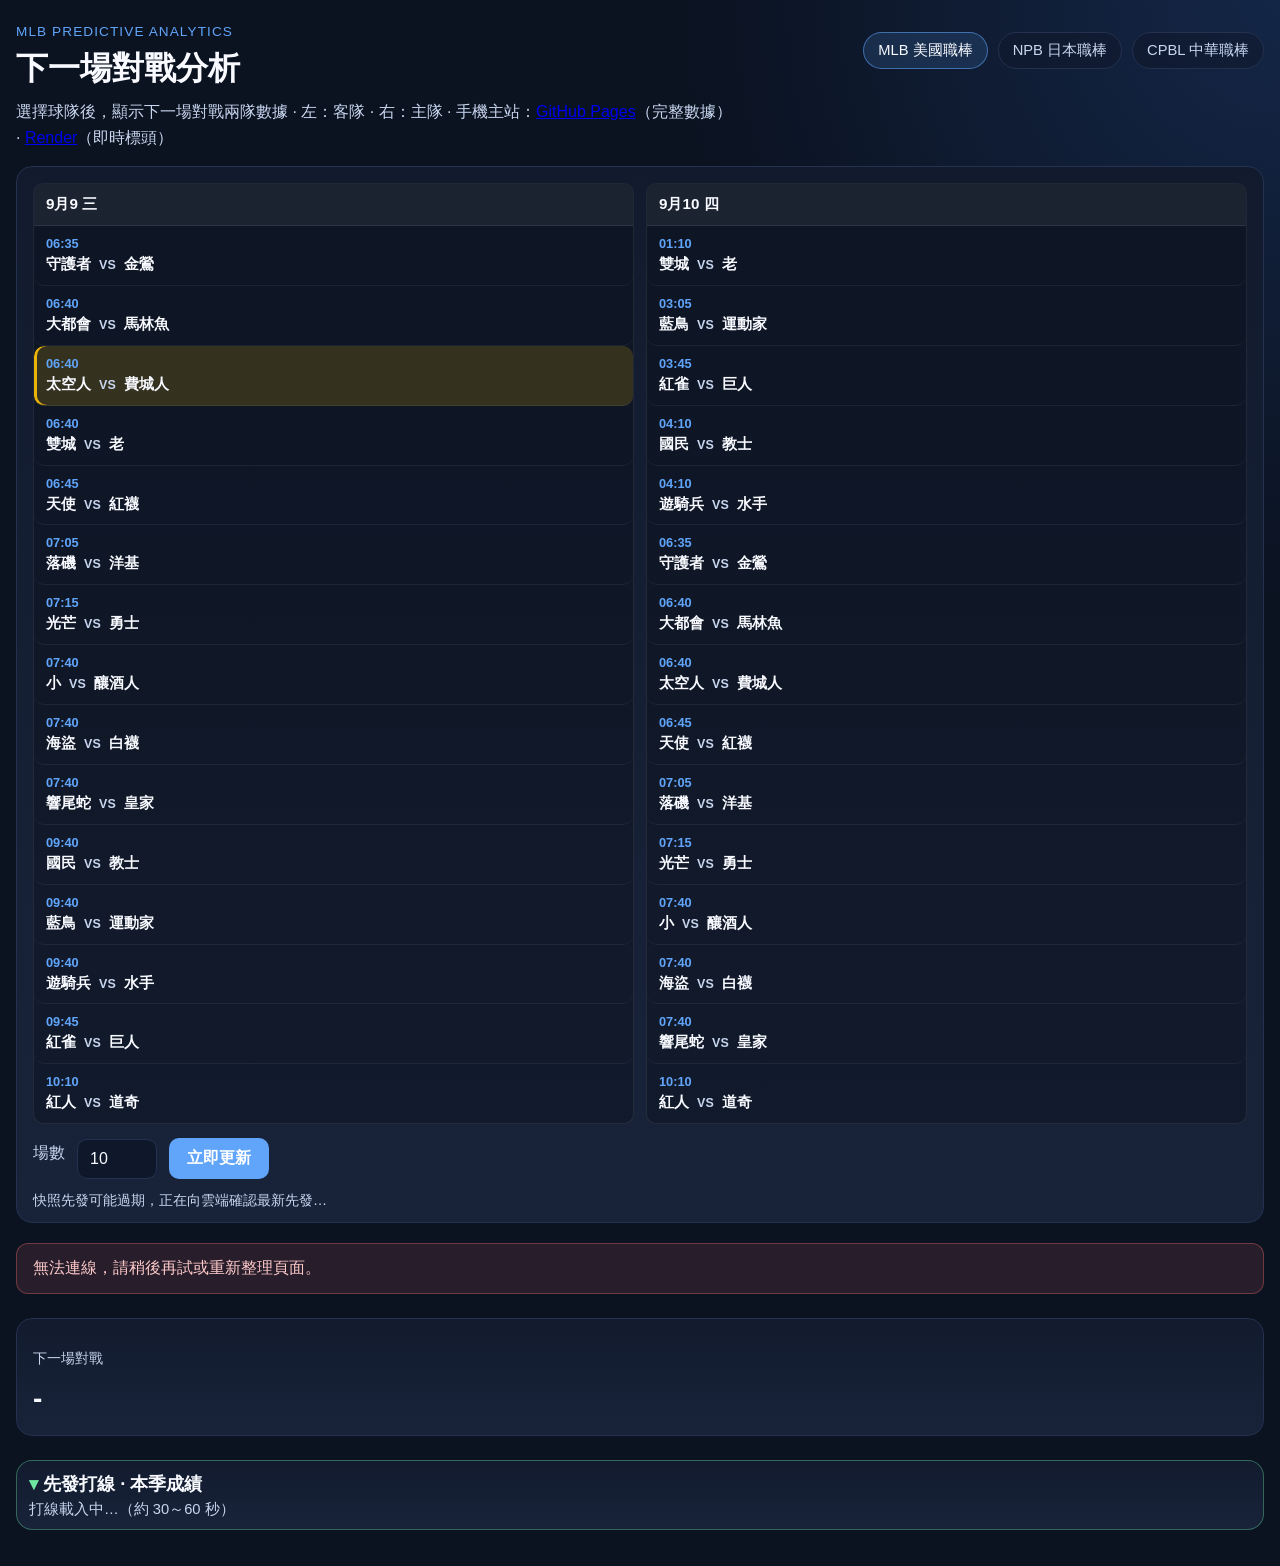
==== commit ac81635e: "deploy: 2524629d4cb357bc0214c24f5ddf81b06fb16ed9" ====
--- a/index.html
+++ b/index.html
@@ -53,12 +53,12 @@
   </div>
 
 <script>window.SITE_STATIC=true;</script>
-  <script src="static/api_utils.js?v=19"></script>
-  <script src="static/game_picker.js?v=6"></script>
+  <script src="static/api_utils.js?v=23"></script>
+  <script src="static/game_picker.js?v=7"></script>
   <script src="static/lineup.js?v=14"></script>
-  <script src="static/lineup_loader.js?v=11"></script>
+  <script src="static/lineup_loader.js?v=12"></script>
   <script src="static/a_table.js?v=11"></script>
   <script src="static/situational.js?v=1"></script>
-  <script src="static/app.js?v=43"></script>
+  <script src="static/app.js?v=47"></script>
 </body>
 </html>
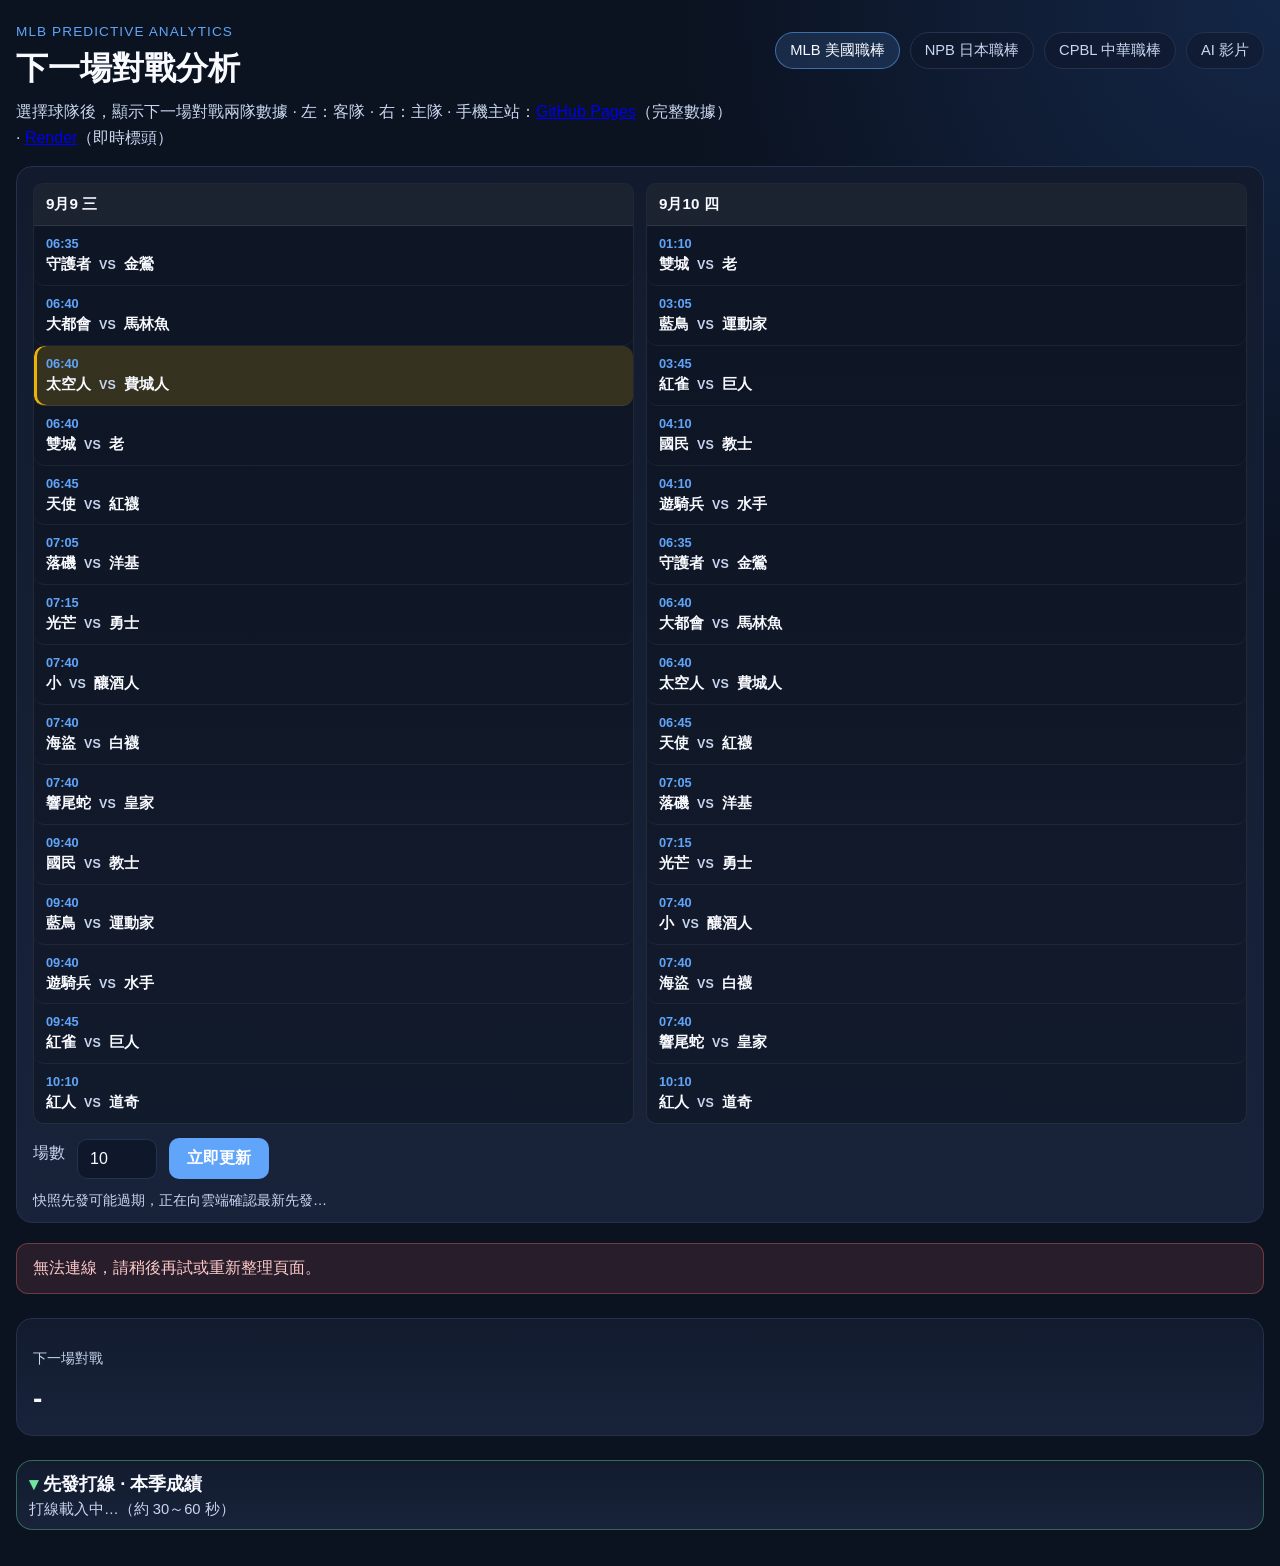
==== commit 8d59f5a0: "deploy: fb5d2547659a99829df3cb17ff1d3dc4bc3a885b" ====
--- a/index.html
+++ b/index.html
@@ -18,6 +18,7 @@
         <a class="active" href="">MLB 美國職棒</a>
         <a href="npb/">NPB 日本職棒</a>
         <a href="cpbl/">CPBL 中華職棒</a>
+        <a href="/i2v">AI 影片</a>
       </nav>
     </header>
 
